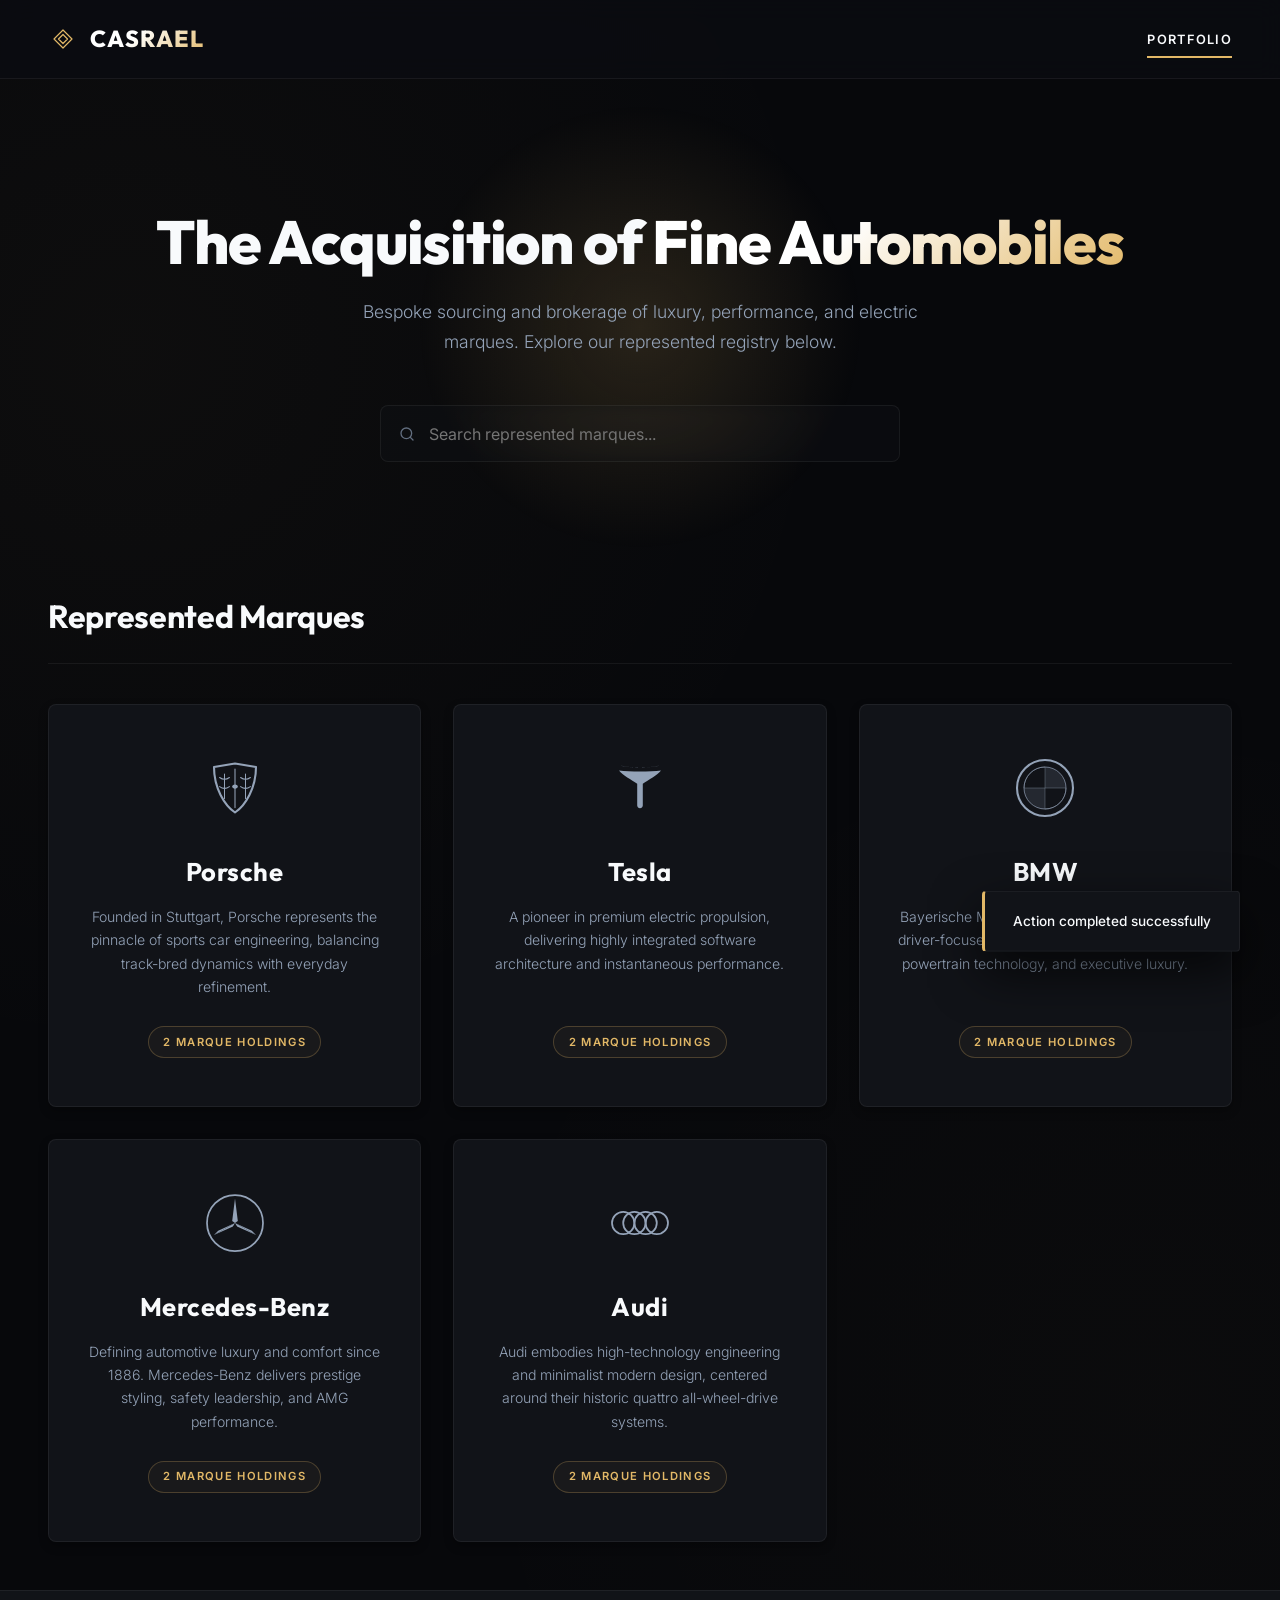
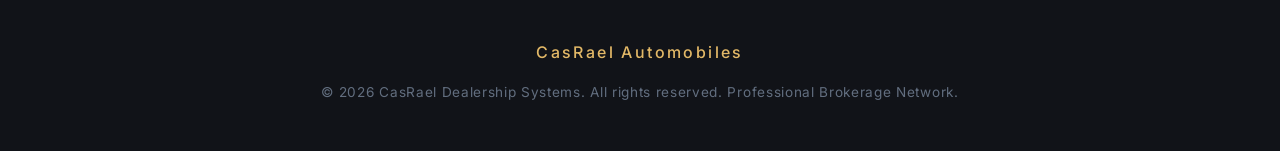
==== index.html @ 27b7ecde "feat: initial commit for CasRael Automobiles" ====
<!DOCTYPE html>
<html lang="en">
<head>
  <meta charset="UTF-8">
  <meta name="viewport" content="width=device-width, initial-scale=1.0">
  <title>CasRael Automobiles | Curated Luxury Marques</title>
  <meta name="description" content="Bespoke sourcing and acquisition of luxury, performance, and electric marques. Curated by industry specialists.">
  <link rel="stylesheet" href="css/style.css">
  <link rel="icon" type="image/svg+xml" href="data:image/svg+xml,<svg xmlns='http://www.w3.org/2000/svg' viewBox='0 0 100 100' fill='none' stroke='%23e2b867' stroke-width='6' stroke-linecap='round' stroke-linejoin='round'><path d='M20 50 L50 20 L80 50 L50 80 Z'/><path d='M35 50 L50 35 L65 50 L50 65 Z'/></svg>">
</head>
<body>

  <!-- Navigation Bar -->
  <header class="app-header">
    <div class="nav-container">
      <a href="#" class="logo-link" id="logo-home">
        <!-- Minimalist Emblem -->
        <svg class="logo-icon" viewBox="0 0 100 100" fill="none" stroke="currentColor" stroke-width="4" stroke-linecap="round" stroke-linejoin="round" xmlns="http://www.w3.org/2000/svg">
          <path d="M20 50 L50 20 L80 50 L50 80 Z"/>
          <path d="M35 50 L50 35 L65 50 L50 65 Z"/>
        </svg>
        <span class="text-gradient">CasRael</span>
      </a>
      <nav class="nav-links">
        <span class="nav-item active" id="nav-home">Portfolio</span>
      </nav>
    </div>
  </header>

  <!-- Main View Container -->
  <main class="main-content">

    <!-- 1. Portfolio Home View -->
    <div id="home-view" class="fade-in">
      <section class="hero-section">
        <h1 class="hero-title">The Acquisition of <span class="text-gradient">Fine Automobiles</span></h1>
        <p class="hero-subtitle">Bespoke sourcing and brokerage of luxury, performance, and electric marques. Explore our represented registry below.</p>
        <div class="search-wrapper">
          <input type="text" id="brand-search" class="search-input" placeholder="Search represented marques...">
          <span class="search-icon">
            <svg width="16" height="16" viewBox="0 0 24 24" fill="none" stroke="currentColor" stroke-width="2" stroke-linecap="round" stroke-linejoin="round">
              <circle cx="11" cy="11" r="8"></circle>
              <line x1="21" y1="21" x2="16.65" y2="16.65"></line>
            </svg>
          </span>
        </div>
      </section>

      <section class="brands-section">
        <div class="section-header">
          <h2 class="section-title">Represented Marques</h2>
        </div>
        <div id="brands-grid" class="brands-grid">
          <!-- Dynamically populated from JS -->
        </div>
      </section>
    </div>

    <!-- 2. Brand Inventory Listings View -->
    <div id="brand-details-view" class="brand-details-view fade-in">
      <span class="back-link" id="btn-back-to-brands">← Return to Marque Registry</span>
      <div id="brand-details-hero" class="brand-details-hero">
        <!-- Dynamically populated from JS -->
      </div>
      <div class="section-header">
        <h2 class="section-title">Available Inventory</h2>
      </div>
      <div id="models-grid" class="models-grid">
        <!-- Dynamically populated from JS -->
      </div>
    </div>

  </main>

  <!-- App Footer -->
  <footer class="app-footer">
    <div class="footer-content">
      <span style="font-weight: 500; color: var(--primary); font-size: 1rem; letter-spacing: 0.15em;">CasRael Automobiles</span>
      <p>&copy; 2026 CasRael Dealership Systems. All rights reserved. Professional Brokerage Network.</p>
    </div>
  </footer>

  <!-- Toast Notification System -->
  <div id="toast" class="toast">Action completed successfully</div>

  <!-- MODALS -->

  <!-- Modal 1: Car Detail Modal -->
  <div id="detail-modal" class="modal-overlay">
    <div class="modal-container">
      <button class="modal-close-btn" aria-label="Close modal">×</button>
      <div class="modal-image-banner">
        <button id="modal-gallery-prev" class="gallery-arrow prev-arrow">←</button>
        <img id="modal-banner-img" src="" alt="Vehicle Banner">
        <button id="modal-gallery-next" class="gallery-arrow next-arrow">→</button>
        <div id="modal-gallery-thumbnails" class="gallery-thumbnails-strip"></div>
      </div>
      <div class="modal-body">
        <div class="modal-header-info">
          <span class="modal-brand-badge">
            <span id="modal-brand-logo" style="width:16px; height:16px; display:inline-block; vertical-align:middle;"></span>
            <span id="modal-brand-name" style="vertical-align:middle; font-weight:500; text-transform:uppercase; letter-spacing:0.08em; margin-left:0.5rem; font-size:0.8rem;"></span>
          </span>
          <div class="modal-title-row">
            <h2 class="modal-title" id="modal-title">Model Name</h2>
            <span class="modal-price" id="modal-price">₦0</span>
          </div>
        </div>

        <div class="modal-content-grid">
          <div class="modal-desc-col">
            <div>
              <h3 class="modal-section-title">Overview</h3>
              <p class="modal-description" id="modal-description">Detailed description goes here...</p>
            </div>
            <div>
              <h3 class="modal-section-title">Technical Features</h3>
              <ul class="modal-features-list" id="modal-features-list">
                <!-- Dynamically populated -->
              </ul>
            </div>
          </div>
          <div class="modal-specs-col">
            <h3 class="modal-section-title">Technical Specification</h3>
            <div class="modal-spec-grid">
              <div class="modal-spec-row">
                <span class="label">Classification</span>
                <span class="val" id="modal-spec-category">N/A</span>
              </div>
              <div class="modal-spec-row">
                <span class="label">Power Output</span>
                <span class="val" id="modal-spec-hp">N/A</span>
              </div>
              <div class="modal-spec-row">
                <span class="label">Range / Econ</span>
                <span class="val" id="modal-spec-range">N/A</span>
              </div>
              <div class="modal-spec-row">
                <span class="label">Transmission</span>
                <span class="val" id="modal-spec-transmission">N/A</span>
              </div>
              <div class="modal-spec-row">
                <span class="label">0-60 mph</span>
                <span class="val" id="modal-spec-acceleration">N/A</span>
              </div>
              <div class="modal-spec-row">
                <span class="label">Top Speed</span>
                <span class="val" id="modal-spec-topspeed">N/A</span>
              </div>
            </div>
            <button class="modal-action-btn" id="modal-inquiry-btn">Initiate Sourcing Inquiry</button>
          </div>
        </div>
      </div>
    </div>
  </div>

  <!-- Modal 2: Inquiry Form Modal -->
  <div id="inquiry-modal" class="modal-overlay">
    <div class="modal-container inquiry-modal-container">
      <button class="modal-close-btn" aria-label="Close modal">×</button>
      <div class="modal-body">
        <h2 style="font-size:1.6rem; font-weight:400; margin-bottom:0.5rem; text-transform:uppercase; letter-spacing:0.05em;" class="text-gradient">Sourcing Inquiry</h2>
        <p style="color:var(--text-secondary); font-size:0.85rem; margin-bottom:2rem; font-weight:300;">Enter your contact information below. A private client advisor will contact you within one business day.</p>
        <form id="inquiry-form">
          <div class="form-group">
            <label for="inq-name">Your Full Name</label>
            <input type="text" id="inq-name" class="form-input" required placeholder="John Doe">
          </div>
          <div class="form-group">
            <label for="inq-email">Email Address</label>
            <input type="email" id="inq-email" class="form-input" required placeholder="john@example.com">
          </div>
          <div class="form-group">
            <label for="inq-message">Bespoke Requirements / Acquisition Notes</label>
            <textarea id="inq-message" class="form-input" placeholder="Detail any requested packages, delivery location constraints, or financing requests..."></textarea>
          </div>
          <button type="submit" class="modal-action-btn" style="margin-top:0.5rem;">Submit Acquisition Request</button>
        </form>
      </div>
    </div>
  </div>

  <script src="js/data.js"></script>
  <script src="js/admin.js"></script>
  <script src="js/app.js"></script>
</body>
</html>
---- css/style.css ----
/* Premium CasRael Automobiles - High-End Luxury & Performance Styling */
@import url('https://fonts.googleapis.com/css2?family=Outfit:wght@300;400;500;600;700;800&family=Inter:wght@300;400;500;600;700&display=swap');

:root {
  /* Carbon & Gold Luxury Palette */
  --bg-main: #07080b;             /* Deep Obsidian Space Black */
  --bg-surface: #111318;          /* Satin Carbon */
  --bg-surface-elevated: #1a1d24; /* Brushed Metal */
  --bg-glass: rgba(11, 13, 18, 0.75);
  
  --border-color: rgba(255, 255, 255, 0.06);
  --border-color-hover: rgba(226, 184, 103, 0.4); /* Gold/Bronze accent */
  
  /* Primary Accent: Champagne Gold / Bronze */
  --primary: #e2b867;
  --primary-hover: #cfa353;
  --primary-glow: rgba(226, 184, 103, 0.15);
  
  --accent-red: #e05e5e;          /* Sport Crimson */
  --text-primary: #f8fafc;        /* Liquid Platinum */
  --text-secondary: #94a3b8;      /* Slate Grey */
  --text-muted: #626e7f;          /* Muted Steel */
  
  /* Typography */
  --font-display: 'Outfit', sans-serif;
  --font-body: 'Inter', sans-serif;
  
  /* Design Standards */
  --radius-sm: 4px;
  --radius-md: 8px;
  --radius-lg: 12px;
  --radius-full: 9999px;
  
  /* Soft Premium Shadows (Glow but refined) */
  --shadow-sm: 0 4px 10px rgba(0, 0, 0, 0.3);
  --shadow-md: 0 10px 30px rgba(0, 0, 0, 0.5);
  --shadow-lg: 0 20px 50px rgba(0, 0, 0, 0.7);
  --shadow-glow: 0 0 15px rgba(226, 184, 103, 0.2);
  
  /* Transitions */
  --transition-fast: 0.2s ease;
  --transition-normal: 0.4s cubic-bezier(0.16, 1, 0.3, 1);
  --transition-slow: 0.6s cubic-bezier(0.16, 1, 0.3, 1);
}

/* Reset & Base Styles */
* {
  margin: 0;
  padding: 0;
  box-sizing: border-box;
}

body {
  font-family: var(--font-body);
  background-color: var(--bg-main);
  color: var(--text-primary);
  line-height: 1.65;
  overflow-x: hidden;
  min-height: 100vh;
  display: flex;
  flex-direction: column;
  background-image: 
    radial-gradient(circle at 10% 20%, rgba(226, 184, 103, 0.03) 0%, transparent 40%),
    radial-gradient(circle at 90% 80%, rgba(226, 184, 103, 0.02) 0%, transparent 40%);
}

::-webkit-scrollbar {
  width: 8px;
  height: 8px;
}
::-webkit-scrollbar-track {
  background: var(--bg-main);
}
::-webkit-scrollbar-thumb {
  background: var(--bg-surface-elevated);
  border-radius: var(--radius-full);
}
::-webkit-scrollbar-thumb:hover {
  background: var(--primary);
}

a {
  color: inherit;
  text-decoration: none;
}

button, input, select, textarea {
  font-family: inherit;
  color: inherit;
}

/* Typography Utilities */
h1, h2, h3, h4, h5, h6 {
  font-family: var(--font-display);
  font-weight: 600;
  letter-spacing: -0.01em;
}

.text-gradient {
  background: linear-gradient(135deg, #ffffff 40%, var(--primary) 100%);
  -webkit-background-clip: text;
  -webkit-text-fill-color: transparent;
}

.text-gold {
  color: var(--primary);
}

/* Navigation Header */
.app-header {
  position: sticky;
  top: 0;
  z-index: 50;
  background-color: var(--bg-glass);
  backdrop-filter: blur(12px);
  -webkit-backdrop-filter: blur(12px);
  border-bottom: 1px solid var(--border-color);
  padding: 1.25rem 3rem;
  transition: var(--transition-normal);
}

.nav-container {
  max-width: 1400px;
  margin: 0 auto;
  display: flex;
  justify-content: space-between;
  align-items: center;
}

.logo-link {
  display: flex;
  align-items: center;
  gap: 0.75rem;
  font-size: 1.45rem;
  font-weight: 800;
  letter-spacing: 0.05em;
  text-transform: uppercase;
  font-family: var(--font-display);
}

.logo-icon {
  width: 30px;
  height: 30px;
  color: var(--primary);
}

.nav-links {
  display: flex;
  align-items: center;
  gap: 2rem;
}

.nav-item {
  font-size: 0.8rem;
  font-weight: 600;
  text-transform: uppercase;
  letter-spacing: 0.1em;
  color: var(--text-secondary);
  transition: var(--transition-fast);
  cursor: pointer;
  padding: 0.5rem 0;
  position: relative;
}

.nav-item:hover, .nav-item.active {
  color: var(--text-primary);
}

.nav-item::after {
  content: '';
  position: absolute;
  bottom: 0;
  left: 0;
  width: 0;
  height: 2px;
  background-color: var(--primary);
  transition: var(--transition-normal);
}

.nav-item.active::after {
  width: 100%;
}

.nav-btn {
  background-color: var(--bg-surface-elevated);
  border: 1px solid var(--border-color);
  color: var(--text-primary);
  padding: 0.6rem 1.4rem;
  border-radius: var(--radius-sm);
  font-size: 0.75rem;
  font-weight: 600;
  text-transform: uppercase;
  letter-spacing: 0.1em;
  cursor: pointer;
  transition: var(--transition-fast);
}

.nav-btn:hover {
  background-color: var(--primary);
  color: var(--bg-main);
  border-color: var(--primary);
  box-shadow: var(--shadow-glow);
}

.main-content {
  flex: 1;
  max-width: 1400px;
  width: 100%;
  margin: 0 auto;
  padding: 3rem;
}

/* Footer */
.app-footer {
  background-color: var(--bg-surface);
  border-top: 1px solid var(--border-color);
  padding: 3rem;
  text-align: center;
  font-size: 0.85rem;
  color: var(--text-muted);
  letter-spacing: 0.05em;
}

.footer-content {
  max-width: 1400px;
  margin: 0 auto;
  display: flex;
  flex-direction: column;
  align-items: center;
  gap: 1rem;
}

/* Hero Section */
.hero-section {
  text-align: center;
  padding: 5rem 1rem 4rem 1rem;
  position: relative;
}

.hero-section::before {
  content: '';
  position: absolute;
  top: 50%;
  left: 50%;
  transform: translate(-50%, -50%);
  width: 450px;
  height: 450px;
  background: radial-gradient(circle, var(--primary-glow) 0%, rgba(7, 8, 11, 0) 70%);
  z-index: -1;
  pointer-events: none;
}

.hero-title {
  font-size: 3.8rem;
  font-weight: 800;
  line-height: 1.15;
  margin-bottom: 1.25rem;
  letter-spacing: -0.02em;
}

.hero-subtitle {
  font-size: 1.1rem;
  font-weight: 300;
  color: var(--text-secondary);
  max-width: 600px;
  margin: 0 auto 3rem auto;
  line-height: 1.7;
}

/* Glowing Fine-line Search bar */
.search-wrapper {
  position: relative;
  max-width: 520px;
  margin: 0 auto;
  border: 1px solid var(--border-color);
  background-color: rgba(17, 19, 24, 0.4);
  backdrop-filter: blur(8px);
  border-radius: var(--radius-md);
  transition: var(--transition-normal);
}

.search-input {
  width: 100%;
  background: transparent;
  border: none;
  padding: 1.1rem 1rem 1.1rem 3rem;
  font-size: 1rem;
  color: var(--text-primary);
  transition: var(--transition-normal);
}

.search-input:focus {
  outline: none;
}

.search-wrapper:focus-within {
  border-color: var(--primary);
  box-shadow: var(--shadow-glow);
  background-color: rgba(17, 19, 24, 0.8);
}

.search-icon {
  position: absolute;
  left: 1.1rem;
  top: 50%;
  transform: translateY(-50%);
  color: var(--text-muted);
  display: flex;
  align-items: center;
  transition: var(--transition-fast);
}

.search-wrapper:focus-within .search-icon {
  color: var(--primary);
}

/* Represented Marques */
.brands-section {
  margin-top: 4rem;
}

.section-header {
  border-bottom: 1px solid var(--border-color);
  padding-bottom: 1.25rem;
  margin-bottom: 2.5rem;
  display: flex;
  justify-content: space-between;
  align-items: center;
}

.section-title {
  font-size: 2rem;
  font-weight: 700;
  letter-spacing: -0.01em;
  position: relative;
}

/* Grid layout with micro-gap */
.brands-grid {
  display: grid;
  grid-template-columns: repeat(auto-fill, minmax(300px, 1fr));
  gap: 2rem;
}

/* Brand Card - Glassmorphism with Hover Lift */
.brand-card {
  background-color: var(--bg-surface);
  border: 1px solid var(--border-color);
  border-radius: var(--radius-md);
  padding: 3rem 2.25rem;
  text-align: center;
  cursor: pointer;
  transition: var(--transition-normal);
  display: flex;
  flex-direction: column;
  align-items: center;
  box-shadow: var(--shadow-sm);
  position: relative;
  overflow: hidden;
}

.brand-card::before {
  content: '';
  position: absolute;
  top: 0;
  left: 0;
  width: 100%;
  height: 3px;
  background: linear-gradient(90deg, transparent, var(--primary), transparent);
  opacity: 0;
  transition: var(--transition-normal);
}

.brand-logo-container {
  width: 70px;
  height: 70px;
  display: flex;
  align-items: center;
  justify-content: center;
  color: var(--text-secondary);
  margin-bottom: 1.75rem;
  transition: var(--transition-normal);
}

.brand-logo-container svg {
  width: 100%;
  height: 100%;
}

.brand-name {
  font-size: 1.6rem;
  font-weight: 700;
  margin-bottom: 0.75rem;
  letter-spacing: 0.02em;
}

.brand-desc {
  font-size: 0.88rem;
  color: var(--text-secondary);
  line-height: 1.65;
  margin-bottom: 1.75rem;
  flex-grow: 1;
  font-weight: 300;
}

.model-count {
  font-size: 0.7rem;
  font-weight: 600;
  letter-spacing: 0.12em;
  text-transform: uppercase;
  color: var(--primary);
  border: 1px solid rgba(226, 184, 103, 0.25);
  padding: 0.35rem 0.9rem;
  border-radius: var(--radius-full);
  background-color: rgba(226, 184, 103, 0.04);
  transition: var(--transition-normal);
}

/* Hover States - Active & Glowing */
.brand-card:hover {
  transform: translateY(-4px);
  border-color: var(--border-color-hover);
  box-shadow: var(--shadow-md), var(--shadow-glow);
  background-color: var(--bg-surface-elevated);
}

.brand-card:hover::before {
  opacity: 1;
}

.brand-card:hover .brand-logo-container {
  color: var(--primary);
  transform: scale(1.08);
}

.brand-card:hover .model-count {
  background-color: var(--primary);
  color: var(--bg-main);
  border-color: var(--primary);
  box-shadow: 0 4px 10px rgba(226, 184, 103, 0.25);
}

/* Brand Details Page */
.brand-details-view {
  display: none;
}

.brand-details-hero {
  border: 1px solid var(--border-color);
  border-radius: var(--radius-md);
  padding: 3.5rem;
  margin-bottom: 3rem;
  display: flex;
  gap: 3.5rem;
  align-items: center;
  background-color: var(--bg-surface);
  position: relative;
  overflow: hidden;
  box-shadow: var(--shadow-sm);
}

.brand-details-hero::after {
  content: '';
  position: absolute;
  right: 0;
  top: 0;
  width: 300px;
  height: 100%;
  background: radial-gradient(circle at 100% 0%, var(--primary-glow) 0%, transparent 70%);
  pointer-events: none;
}

.brand-details-logo {
  width: 80px;
  height: 80px;
  flex-shrink: 0;
  color: var(--primary);
}

.brand-details-info {
  flex-grow: 1;
  position: relative;
  z-index: 2;
}

.brand-details-title {
  font-size: 2.8rem;
  margin-bottom: 0.75rem;
}

.brand-details-description {
  color: var(--text-secondary);
  font-size: 1rem;
  max-width: 850px;
  line-height: 1.7;
  font-weight: 300;
}

.back-link {
  display: inline-flex;
  align-items: center;
  gap: 0.5rem;
  color: var(--text-secondary);
  font-size: 0.8rem;
  font-weight: 600;
  text-transform: uppercase;
  letter-spacing: 0.1em;
  cursor: pointer;
  margin-bottom: 1.5rem;
  transition: var(--transition-fast);
}

.back-link:hover {
  color: var(--primary);
}

/* Models Catalog Grid */
.models-grid {
  display: grid;
  grid-template-columns: repeat(auto-fill, minmax(340px, 1fr));
  gap: 2.25rem;
}

/* Model Card */
.model-card {
  background-color: var(--bg-surface);
  border: 1px solid var(--border-color);
  border-radius: var(--radius-md);
  overflow: hidden;
  transition: var(--transition-normal);
  display: flex;
  flex-direction: column;
  box-shadow: var(--shadow-sm);
}

.model-card:hover {
  border-color: var(--border-color-hover);
  transform: translateY(-4px);
  box-shadow: var(--shadow-md), var(--shadow-glow);
}

.model-image-wrapper {
  width: 100%;
  height: 230px;
  position: relative;
  background-color: #0b0c10;
  overflow: hidden;
}

.model-image {
  width: 100%;
  height: 100%;
  object-fit: cover;
  transition: var(--transition-slow);
}

.model-card:hover .model-image {
  transform: scale(1.04);
}

.model-badge {
  position: absolute;
  top: 1rem;
  left: 1rem;
  background-color: rgba(7, 8, 11, 0.8);
  backdrop-filter: blur(8px);
  border: 1px solid var(--border-color);
  color: var(--text-primary);
  padding: 0.35rem 0.85rem;
  border-radius: var(--radius-sm);
  font-size: 0.72rem;
  font-weight: 600;
  letter-spacing: 0.05em;
  text-transform: uppercase;
  z-index: 5;
}

.model-price-badge {
  position: absolute;
  bottom: 1rem;
  right: 1rem;
  background-color: var(--primary);
  color: var(--bg-main);
  padding: 0.4rem 1rem;
  border-radius: var(--radius-sm);
  font-weight: 700;
  font-size: 1rem;
  letter-spacing: 0.02em;
  z-index: 5;
  box-shadow: var(--shadow-sm);
}

.model-card-body {
  padding: 1.75rem;
  flex-grow: 1;
  display: flex;
  flex-direction: column;
}

.model-card-title {
  font-size: 1.6rem;
  margin-bottom: 0.75rem;
}

.model-card-specs {
  display: grid;
  grid-template-columns: repeat(2, 1fr);
  gap: 1rem;
  margin-bottom: 1.75rem;
  padding: 1.25rem 0;
  border-top: 1px solid var(--border-color);
  border-bottom: 1px solid var(--border-color);
}

.spec-item {
  display: flex;
  flex-direction: column;
}

.spec-label {
  font-size: 0.7rem;
  color: var(--text-muted);
  text-transform: uppercase;
  letter-spacing: 0.08em;
  margin-bottom: 0.2rem;
}

.spec-val {
  font-size: 0.88rem;
  font-weight: 600;
  color: var(--text-primary);
}

.model-card-action {
  width: 100%;
  background-color: var(--bg-surface-elevated);
  border: 1px solid var(--border-color);
  color: var(--text-primary);
  font-weight: 600;
  font-size: 0.8rem;
  text-transform: uppercase;
  letter-spacing: 0.1em;
  padding: 0.95rem;
  border-radius: var(--radius-sm);
  cursor: pointer;
  transition: var(--transition-fast);
  margin-top: auto;
}

.model-card-action:hover {
  background-color: var(--primary);
  color: var(--bg-main);
  border-color: var(--primary);
  box-shadow: var(--shadow-glow);
}

/* High-End Specification Modal */
.modal-overlay {
  position: fixed;
  top: 0;
  left: 0;
  width: 100%;
  height: 100%;
  background-color: rgba(5, 6, 8, 0.9);
  backdrop-filter: blur(12px);
  -webkit-backdrop-filter: blur(12px);
  z-index: 100;
  display: flex;
  justify-content: center;
  align-items: center;
  opacity: 0;
  pointer-events: none;
  transition: opacity var(--transition-normal);
  padding: 2rem;
}

.modal-overlay.open {
  opacity: 1;
  pointer-events: auto;
}

.modal-container {
  background-color: var(--bg-surface);
  border: 1px solid var(--border-color);
  border-radius: var(--radius-md);
  max-width: 980px;
  width: 100%;
  max-height: 90vh;
  overflow-y: auto;
  position: relative;
  transform: scale(0.97);
  transition: transform var(--transition-normal);
  box-shadow: var(--shadow-lg);
}

.modal-overlay.open .modal-container {
  transform: scale(1);
}

.modal-close-btn {
  position: absolute;
  top: 1.25rem;
  right: 1.25rem;
  width: 32px;
  height: 32px;
  border-radius: var(--radius-sm);
  background-color: rgba(255, 255, 255, 0.03);
  border: 1px solid var(--border-color);
  color: var(--text-secondary);
  display: flex;
  align-items: center;
  justify-content: center;
  cursor: pointer;
  z-index: 10;
  font-size: 1.1rem;
  transition: var(--transition-fast);
}

.modal-close-btn:hover {
  background-color: var(--accent-red);
  color: #fff;
  border-color: var(--accent-red);
}

.modal-image-banner {
  width: 100%;
  height: 400px;
  position: relative;
  background-color: #0b0c10;
}

.modal-image-banner img {
  width: 100%;
  height: 100%;
  object-fit: cover;
}

.modal-image-banner::after {
  content: '';
  position: absolute;
  bottom: 0;
  left: 0;
  width: 100%;
  height: 40%;
  background: linear-gradient(180deg, rgba(17, 19, 24, 0) 0%, rgba(17, 19, 24, 1) 100%);
}

.modal-body {
  padding: 3rem;
}

.modal-header-info {
  margin-top: -5.5rem;
  position: relative;
  z-index: 5;
  background-color: var(--bg-surface);
  padding: 1.75rem 2rem;
  border: 1px solid var(--border-color);
  border-radius: var(--radius-sm);
  margin-bottom: 2.5rem;
}

.modal-brand-badge {
  display: inline-flex;
  align-items: center;
  gap: 0.5rem;
  background-color: var(--bg-surface-elevated);
  border: 1px solid var(--border-color);
  padding: 0.4rem 1rem;
  border-radius: var(--radius-sm);
  font-size: 0.8rem;
  font-weight: 600;
  color: var(--primary);
  margin-bottom: 0.75rem;
}

.modal-title-row {
  display: flex;
  justify-content: space-between;
  align-items: flex-end;
  flex-wrap: wrap;
  gap: 1.5rem;
}

.modal-title {
  font-size: 2.4rem;
  letter-spacing: -0.01em;
}

.modal-price {
  font-size: 1.8rem;
  font-weight: 800;
  color: var(--primary);
}

.modal-content-grid {
  display: grid;
  grid-template-columns: 1.5fr 1fr;
  gap: 3rem;
}

@media (max-width: 800px) {
  .modal-content-grid {
    grid-template-columns: 1fr;
    gap: 2.5rem;
  }
}

.modal-desc-col {
  display: flex;
  flex-direction: column;
  gap: 2rem;
}

.modal-section-title {
  font-size: 0.85rem;
  font-family: var(--font-display);
  font-weight: 700;
  text-transform: uppercase;
  letter-spacing: 0.08em;
  color: var(--primary);
  margin-bottom: 0.75rem;
}

.modal-description {
  color: var(--text-secondary);
  line-height: 1.75;
  font-size: 0.95rem;
  font-weight: 300;
}

.modal-features-list {
  list-style: none;
  display: flex;
  flex-direction: column;
  gap: 0.75rem;
}

.modal-features-list li {
  display: flex;
  align-items: flex-start;
  gap: 0.75rem;
  color: var(--text-secondary);
  font-size: 0.9rem;
  font-weight: 300;
}

.modal-features-list li::before {
  content: '✓';
  color: var(--primary);
  font-weight: bold;
}

.modal-specs-col {
  border: 1px solid var(--border-color);
  background-color: rgba(255, 255, 255, 0.01);
  border-radius: var(--radius-sm);
  padding: 2.25rem;
  display: flex;
  flex-direction: column;
  gap: 1.75rem;
  height: fit-content;
}

.modal-spec-grid {
  display: flex;
  flex-direction: column;
  gap: 1.1rem;
}

.modal-spec-row {
  display: flex;
  justify-content: space-between;
  border-bottom: 1px solid var(--border-color);
  padding-bottom: 0.75rem;
}

.modal-spec-row:last-child {
  border-bottom: none;
  padding-bottom: 0;
}

.modal-spec-row .label {
  color: var(--text-muted);
  font-size: 0.72rem;
  text-transform: uppercase;
  letter-spacing: 0.05em;
}

.modal-spec-row .val {
  font-weight: 600;
  color: var(--text-primary);
  font-size: 0.88rem;
}

.modal-action-btn {
  background-color: var(--primary);
  color: var(--bg-main);
  border: 1px solid var(--primary);
  width: 100%;
  padding: 1rem;
  border-radius: var(--radius-sm);
  font-weight: 700;
  font-size: 0.8rem;
  text-transform: uppercase;
  letter-spacing: 0.12em;
  cursor: pointer;
  transition: var(--transition-fast);
}

.modal-action-btn:hover {
  background-color: transparent;
  color: var(--primary);
  box-shadow: var(--shadow-glow);
}

/* Form Styles */
.inquiry-modal-container {
  max-width: 500px;
}

.form-group {
  margin-bottom: 1.25rem;
  display: flex;
  flex-direction: column;
  gap: 0.4rem;
}

.form-group label {
  font-size: 0.72rem;
  font-weight: 600;
  text-transform: uppercase;
  letter-spacing: 0.08em;
  color: var(--text-secondary);
}

.form-input {
  width: 100%;
  background-color: var(--bg-main);
  border: 1px solid var(--border-color);
  padding: 0.85rem 1.1rem;
  border-radius: var(--radius-sm);
  color: var(--text-primary);
  font-size: 0.9rem;
  transition: var(--transition-fast);
}

.form-input:focus {
  outline: none;
  border-color: var(--primary);
  box-shadow: var(--shadow-glow);
}

textarea.form-input {
  resize: vertical;
  min-height: 90px;
}

/* Admin Control Panel */
.admin-view {
  display: none;
}

.admin-header {
  border-bottom: 1px solid var(--border-color);
  padding-bottom: 1.75rem;
  margin-bottom: 3rem;
}

.admin-title {
  font-size: 2.6rem;
  letter-spacing: -0.01em;
  margin-bottom: 0.5rem;
}

/* Stats Dashboard Grids */
.admin-stats-grid {
  display: grid;
  grid-template-columns: repeat(3, 1fr);
  gap: 1.75rem;
  margin-bottom: 3.5rem;
}

@media (max-width: 768px) {
  .admin-stats-grid {
    grid-template-columns: 1fr;
    gap: 1.25rem;
  }
}

.stat-card {
  background-color: var(--bg-surface);
  border: 1px solid var(--border-color);
  border-radius: var(--radius-md);
  padding: 1.75rem 2.25rem;
  display: flex;
  justify-content: space-between;
  align-items: center;
  box-shadow: var(--shadow-sm);
}

.stat-info {
  display: flex;
  flex-direction: column;
}

.stat-label {
  font-size: 0.72rem;
  color: var(--text-muted);
  text-transform: uppercase;
  letter-spacing: 0.08em;
  margin-bottom: 0.4rem;
}

.stat-value {
  font-size: 2.2rem;
  font-family: var(--font-display);
  font-weight: 700;
  color: var(--text-primary);
}

.stat-icon {
  font-size: 1.8rem;
  color: var(--primary);
}

/* Admin Tabs */
.admin-tabs {
  display: flex;
  gap: 1.5rem;
  border-bottom: 1px solid var(--border-color);
  margin-bottom: 2.5rem;
}

.admin-tab {
  background: none;
  border: none;
  padding: 0.95rem 0;
  font-size: 0.8rem;
  font-weight: 600;
  text-transform: uppercase;
  letter-spacing: 0.12em;
  color: var(--text-muted);
  cursor: pointer;
  position: relative;
  transition: var(--transition-fast);
}

.admin-tab.active {
  color: var(--primary);
}

.admin-tab::after {
  content: '';
  position: absolute;
  bottom: -1px;
  left: 0;
  width: 0;
  height: 2px;
  background-color: var(--primary);
  transition: var(--transition-fast);
}

.admin-tab.active::after {
  width: 100%;
}

.admin-tab-content {
  display: none;
}

.admin-tab-content.active {
  display: block;
}

/* Listings and Toolbars */
.admin-toolbar {
  display: flex;
  justify-content: space-between;
  align-items: center;
  margin-bottom: 1.75rem;
  gap: 1.25rem;
  flex-wrap: wrap;
}

.admin-toolbar-filter {
  min-width: 180px;
  background-color: var(--bg-surface);
  border: 1px solid var(--border-color);
  border-radius: var(--radius-sm);
  padding: 0.55rem 1.1rem;
  color: var(--text-primary);
  font-size: 0.78rem;
  text-transform: uppercase;
  letter-spacing: 0.05em;
  cursor: pointer;
}

.admin-toolbar-filter:focus {
  outline: none;
}

.admin-list {
  border: 1px solid var(--border-color);
  border-radius: var(--radius-md);
  background-color: var(--bg-surface);
  overflow: hidden;
}

.list-item {
  display: flex;
  align-items: center;
  justify-content: space-between;
  padding: 1.35rem 2.25rem;
  border-bottom: 1px solid var(--border-color);
  gap: 2rem;
  transition: var(--transition-fast);
}

.list-item:hover {
  background-color: rgba(255, 255, 255, 0.01);
}

.list-item:last-child {
  border-bottom: none;
}

.list-item-main {
  display: flex;
  align-items: center;
  gap: 1.75rem;
  flex-grow: 1;
}

.list-item-thumb {
  width: 65px;
  height: 48px;
  border-radius: var(--radius-sm);
  object-fit: cover;
  background-color: #000;
  border: 1px solid var(--border-color);
}

.list-item-logo {
  width: 40px;
  height: 40px;
  color: var(--primary);
  flex-shrink: 0;
}

.list-item-info {
  display: flex;
  flex-direction: column;
}

.list-item-title {
  font-family: var(--font-display);
  font-size: 1.3rem;
  font-weight: 600;
  letter-spacing: 0.01em;
}

.list-item-meta {
  font-size: 0.75rem;
  color: var(--text-muted);
  text-transform: uppercase;
  letter-spacing: 0.05em;
  margin-top: 0.15rem;
}

.list-item-actions {
  display: flex;
  gap: 1.25rem;
}

/* Formal action links */
.text-action-btn {
  background: none;
  border: none;
  font-size: 0.72rem;
  font-weight: 600;
  text-transform: uppercase;
  letter-spacing: 0.12em;
  cursor: pointer;
  color: var(--text-secondary);
  transition: var(--transition-fast);
  padding: 0.4rem 0;
  border-bottom: 1px solid transparent;
}

.text-action-btn:hover {
  color: var(--primary);
  border-color: var(--primary);
}

.text-action-btn-danger:hover {
  color: var(--accent-red);
  border-color: var(--accent-red);
}

/* Login Form Interface */
.login-view {
  display: none;
  justify-content: center;
  align-items: center;
  min-height: 65vh;
}

.login-card {
  background-color: var(--bg-surface);
  border: 1px solid var(--border-color);
  border-radius: var(--radius-md);
  max-width: 440px;
  width: 100%;
  padding: 3.5rem 2.5rem;
  box-shadow: var(--shadow-lg);
  text-align: center;
}

.login-icon {
  width: 46px;
  height: 46px;
  color: var(--primary);
  margin: 0 auto 1.75rem auto;
}

.login-title {
  font-size: 2.1rem;
  letter-spacing: -0.01em;
  text-transform: uppercase;
  margin-bottom: 0.5rem;
}

.login-subtitle {
  color: var(--text-secondary);
  font-size: 0.85rem;
  margin-bottom: 2.5rem;
  font-weight: 300;
}

/* Notifications Toast System */
.toast {
  position: fixed;
  bottom: 2.5rem;
  right: 2.5rem;
  background-color: var(--bg-surface);
  border: 1px solid var(--border-color);
  border-left: 3px solid var(--primary);
  border-radius: var(--radius-sm);
  padding: 1.15rem 1.75rem;
  color: var(--text-primary);
  font-size: 0.85rem;
  font-weight: 500;
  box-shadow: var(--shadow-lg);
  z-index: 200;
  transform: translateY(150%);
  transition: transform var(--transition-normal);
}

.toast.show {
  transform: translateY(0);
}

.toast.error {
  border-left-color: var(--accent-red);
}

/* Keyframes */
@keyframes fadeIn {
  from { opacity: 0; }
  to { opacity: 1; }
}

@keyframes slideUp {
  from { transform: translateY(12px); opacity: 0; }
  to { transform: translateY(0); opacity: 1; }
}

.fade-in {
  animation: fadeIn 0.35s ease forwards;
}

.slide-up {
  animation: slideUp 0.45s cubic-bezier(0.16, 1, 0.3, 1) forwards;
}

.empty-state {
  text-align: center;
  padding: 5rem 2rem;
  color: var(--text-muted);
  border: 1px dashed var(--border-color);
  border-radius: var(--radius-md);
  width: 100%;
}

.empty-state h3 {
  font-size: 1.4rem;
  margin-bottom: 0.5rem;
  color: var(--text-secondary);
}

.empty-state p {
  font-size: 0.85rem;
  max-width: 380px;
  margin: 0 auto;
}

/* Responsive adjustments */
@media (max-width: 768px) {
  .app-header {
    padding: 1rem 2rem;
  }
  .logo-link {
    font-size: 1.25rem;
  }
  .nav-links {
    gap: 1.5rem;
  }
  .hero-title {
    font-size: 2.8rem;
  }
  .main-content {
    padding: 2rem;
  }
  .brand-details-hero {
    flex-direction: column;
    padding: 2.5rem;
    gap: 2rem;
    text-align: center;
  }
  .modal-body {
    padding: 2rem;
  }
  .modal-header-info {
    margin-top: -4rem;
    padding: 1.5rem;
  }
  .modal-title {
    font-size: 2rem;
  }
  .list-item {
    padding: 1.25rem 1.5rem;
    flex-direction: column;
    align-items: flex-start;
    gap: 1rem;
  }
  .list-item-actions {
    align-self: flex-end;
    margin-top: -0.5rem;
  }
}

/* Image Logo & File Upload Enhancements */
.brand-logo-container img,
.brand-details-logo img,
.list-item-logo img,
#modal-brand-logo img {
  width: 100%;
  height: 100%;
  object-fit: contain;
}

/* Admin Image Preview Elements */
.admin-thumb-preview-item {
  position: relative;
  width: 80px;
  height: 60px;
  border: 1px solid var(--border-color);
  border-radius: var(--radius-sm);
  background-color: var(--bg-main);
}

.admin-thumb-preview-item img {
  width: 100%;
  height: 100%;
  object-fit: cover;
  border-radius: var(--radius-sm);
}

.admin-thumb-preview-item .remove-btn {
  position: absolute;
  top: -6px;
  right: -6px;
  background-color: var(--accent-red);
  color: #fff;
  border: none;
  border-radius: 50%;
  width: 18px;
  height: 18px;
  display: flex;
  align-items: center;
  justify-content: center;
  font-size: 10px;
  font-weight: bold;
  cursor: pointer;
  box-shadow: var(--shadow-sm);
}

/* Visitor Modal Gallery Elements */
.gallery-arrow {
  position: absolute;
  top: 50%;
  transform: translateY(-50%);
  background-color: rgba(7, 8, 11, 0.65);
  backdrop-filter: blur(4px);
  border: 1px solid var(--border-color);
  color: var(--text-primary);
  width: 44px;
  height: 44px;
  border-radius: var(--radius-sm);
  display: flex;
  align-items: center;
  justify-content: center;
  cursor: pointer;
  z-index: 10;
  font-size: 1.15rem;
  font-weight: bold;
  transition: var(--transition-fast);
  opacity: 0;
  pointer-events: none;
}

.modal-image-banner:hover .gallery-arrow {
  opacity: 1;
  pointer-events: auto;
}

.prev-arrow {
  left: 2rem;
}

.next-arrow {
  right: 2rem;
}

.gallery-arrow:hover {
  background-color: var(--primary);
  color: var(--bg-main);
  border-color: var(--primary);
}

.gallery-thumbnails-strip {
  position: absolute;
  bottom: 1.5rem;
  left: 50%;
  transform: translateX(-50%);
  display: flex;
  gap: 0.6rem;
  z-index: 10;
  max-width: 85%;
  overflow-x: auto;
  padding: 0.4rem;
  background-color: rgba(7, 8, 11, 0.7);
  backdrop-filter: blur(8px);
  border: 1px solid var(--border-color);
  border-radius: var(--radius-sm);
}

.gallery-thumb {
  width: 60px;
  height: 42px;
  object-fit: cover;
  border-radius: var(--radius-sm);
  border: 2px solid transparent;
  cursor: pointer;
  transition: var(--transition-fast);
  opacity: 0.5;
  flex-shrink: 0;
}

.gallery-thumb.active {
  border-color: var(--primary);
  opacity: 1;
}

.gallery-thumb:hover {
  opacity: 1;
}
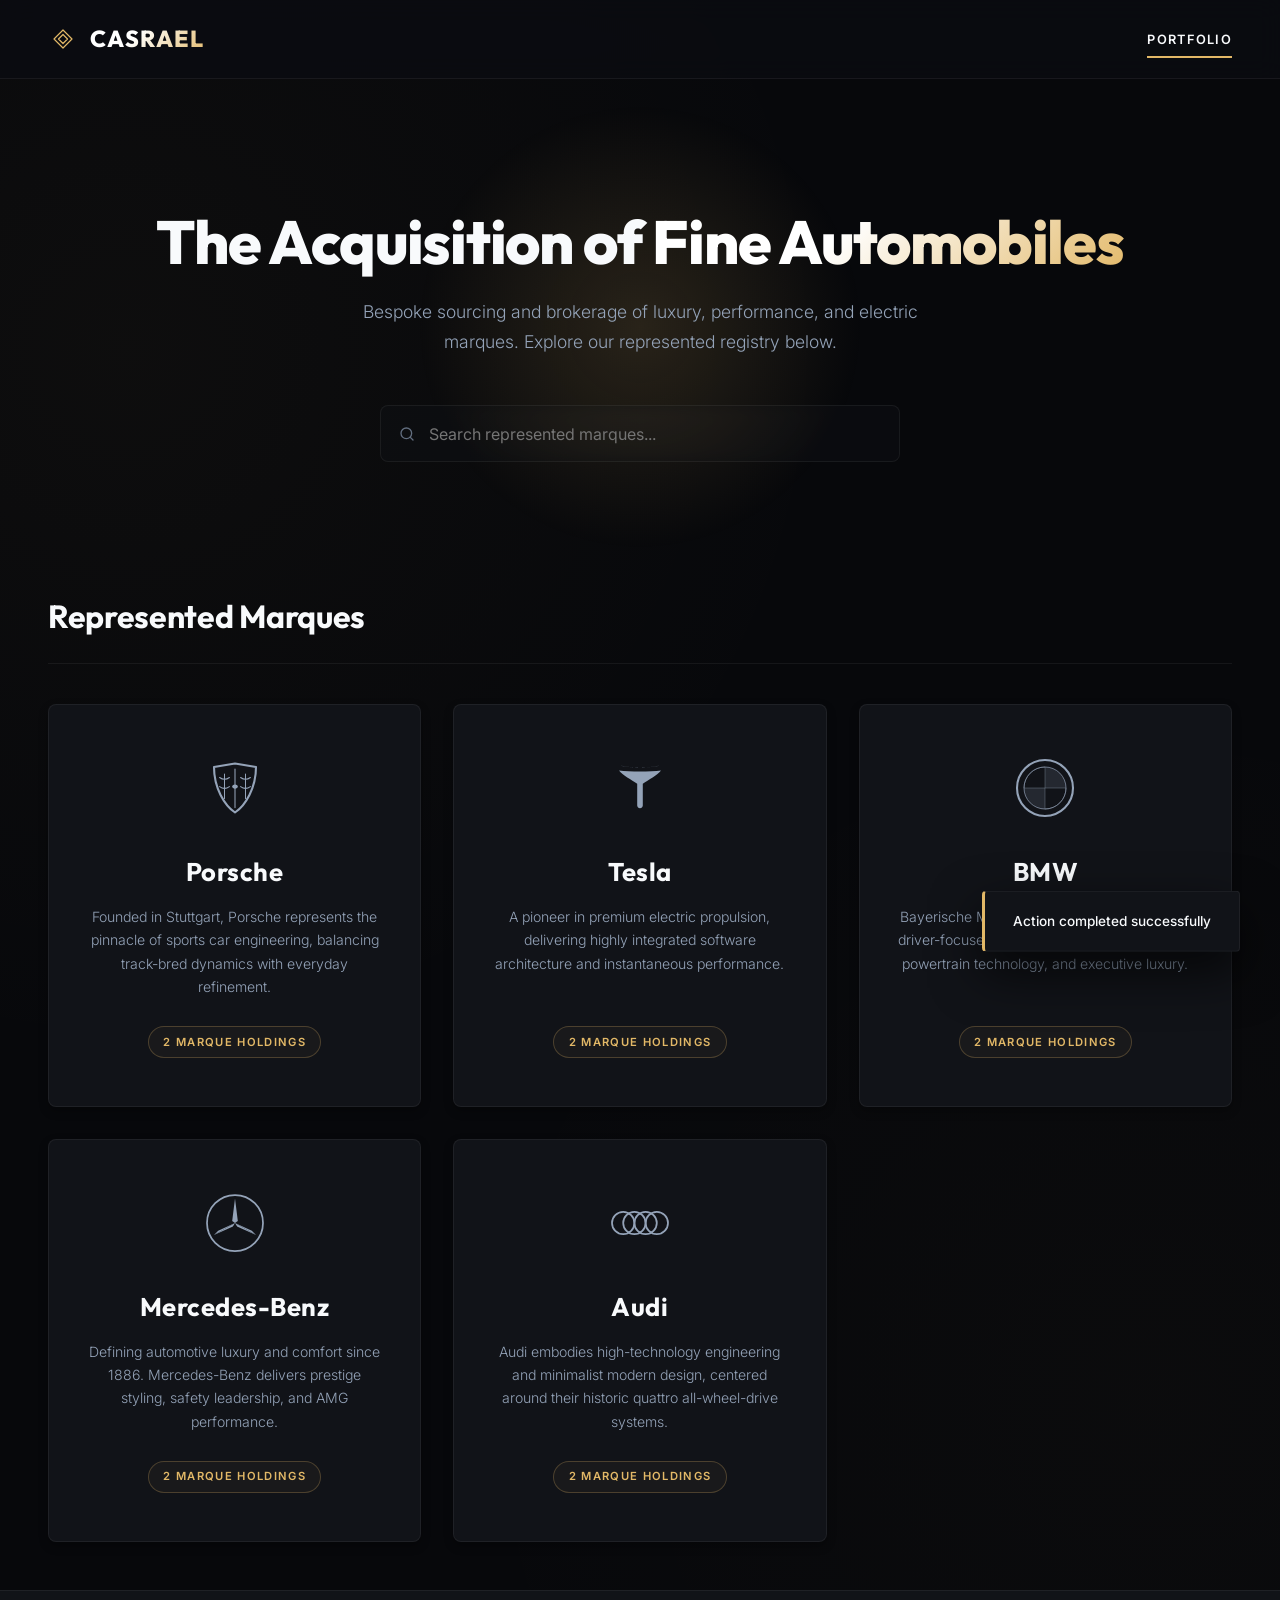
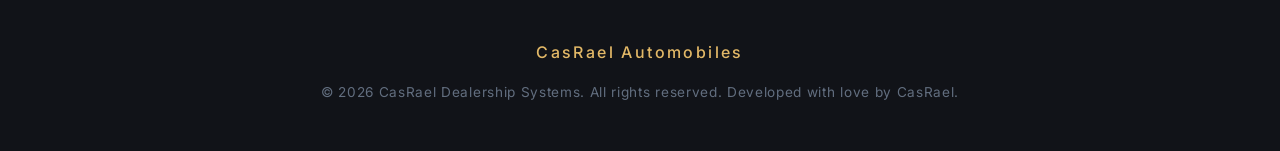
==== commit d8b0a649: "feat: add image uploading, specification galleries, filters, and mobile styling" ====
--- a/index.html
+++ b/index.html
@@ -62,6 +62,26 @@
       <div id="brand-details-hero" class="brand-details-hero">
         <!-- Dynamically populated from JS -->
       </div>
+      <div class="search-wrapper" style="margin-bottom: 2.5rem; max-width: 900px; margin-left: 0; margin-top: 1.5rem; display: flex; gap: 1rem; align-items: center; flex-wrap: wrap;">
+        <div style="flex-grow: 1; min-width: 250px; position: relative;">
+          <input type="text" id="model-search" class="search-input" placeholder="Search models of this marque...">
+          <span class="search-icon">
+            <svg width="16" height="16" viewBox="0 0 24 24" fill="none" stroke="currentColor" stroke-width="2" stroke-linecap="round" stroke-linejoin="round">
+              <circle cx="11" cy="11" r="8"></circle>
+              <line x1="21" y1="21" x2="16.65" y2="16.65"></line>
+            </svg>
+          </span>
+        </div>
+        <select id="model-filter-category" class="admin-toolbar-filter" style="height: 48px;">
+          <option value="all">All Classifications</option>
+        </select>
+        <select id="model-sort" class="admin-toolbar-filter" style="height: 48px;">
+          <option value="default">Default Sort</option>
+          <option value="price-asc">Price: Low to High</option>
+          <option value="price-desc">Price: High to Low</option>
+          <option value="hp-desc">Power: High to Low</option>
+        </select>
+      </div>
       <div class="section-header">
         <h2 class="section-title">Available Inventory</h2>
       </div>
@@ -76,7 +96,7 @@
   <footer class="app-footer">
     <div class="footer-content">
       <span style="font-weight: 500; color: var(--primary); font-size: 1rem; letter-spacing: 0.15em;">CasRael Automobiles</span>
-      <p>&copy; 2026 CasRael Dealership Systems. All rights reserved. Professional Brokerage Network.</p>
+      <p>&copy; 2026 CasRael Dealership Systems. All rights reserved. Developed with love by CasRael.</p>
     </div>
   </footer>
 
--- a/css/style.css
+++ b/css/style.css
@@ -335,10 +335,9 @@
   position: relative;
 }
 
-/* Grid layout with micro-gap */
 .brands-grid {
   display: grid;
-  grid-template-columns: repeat(auto-fill, minmax(300px, 1fr));
+  grid-template-columns: repeat(auto-fill, minmax(280px, 1fr));
   gap: 2rem;
 }
 
@@ -514,10 +513,9 @@
   color: var(--primary);
 }
 
-/* Models Catalog Grid */
 .models-grid {
   display: grid;
-  grid-template-columns: repeat(auto-fill, minmax(340px, 1fr));
+  grid-template-columns: repeat(auto-fill, minmax(280px, 1fr));
   gap: 2.25rem;
 }
 
@@ -1477,3 +1475,55 @@
   opacity: 1;
 }
 
+/* Narrow mobile viewports (e.g. phones < 480px) */
+@media (max-width: 480px) {
+  .app-header {
+    padding: 1rem 1.5rem;
+  }
+  .nav-container {
+    flex-direction: column;
+    gap: 0.75rem;
+    text-align: center;
+  }
+  .nav-links {
+    gap: 1.25rem;
+  }
+  .hero-title {
+    font-size: 2.2rem;
+  }
+  .main-content {
+    padding: 1.5rem 1rem;
+  }
+  .brands-grid, .models-grid {
+    grid-template-columns: 1fr; /* Force single column to prevent card overflows */
+  }
+  .brand-card, .model-card {
+    padding: 2rem 1.5rem;
+  }
+  .modal-overlay {
+    padding: 0.75rem; /* Allow more modal space on narrow screens */
+  }
+  .modal-body {
+    padding: 1.75rem 1.25rem;
+  }
+  .modal-title {
+    font-size: 1.8rem;
+  }
+  .modal-image-banner {
+    height: 260px; /* Shorten image on small screen to save space */
+  }
+  .gallery-arrow {
+    width: 36px;
+    height: 36px;
+    font-size: 0.9rem;
+    opacity: 1; /* Keep visible on small touchscreens */
+    pointer-events: auto;
+  }
+  .prev-arrow {
+    left: 0.75rem;
+  }
+  .next-arrow {
+    right: 0.75rem;
+  }
+}
+
